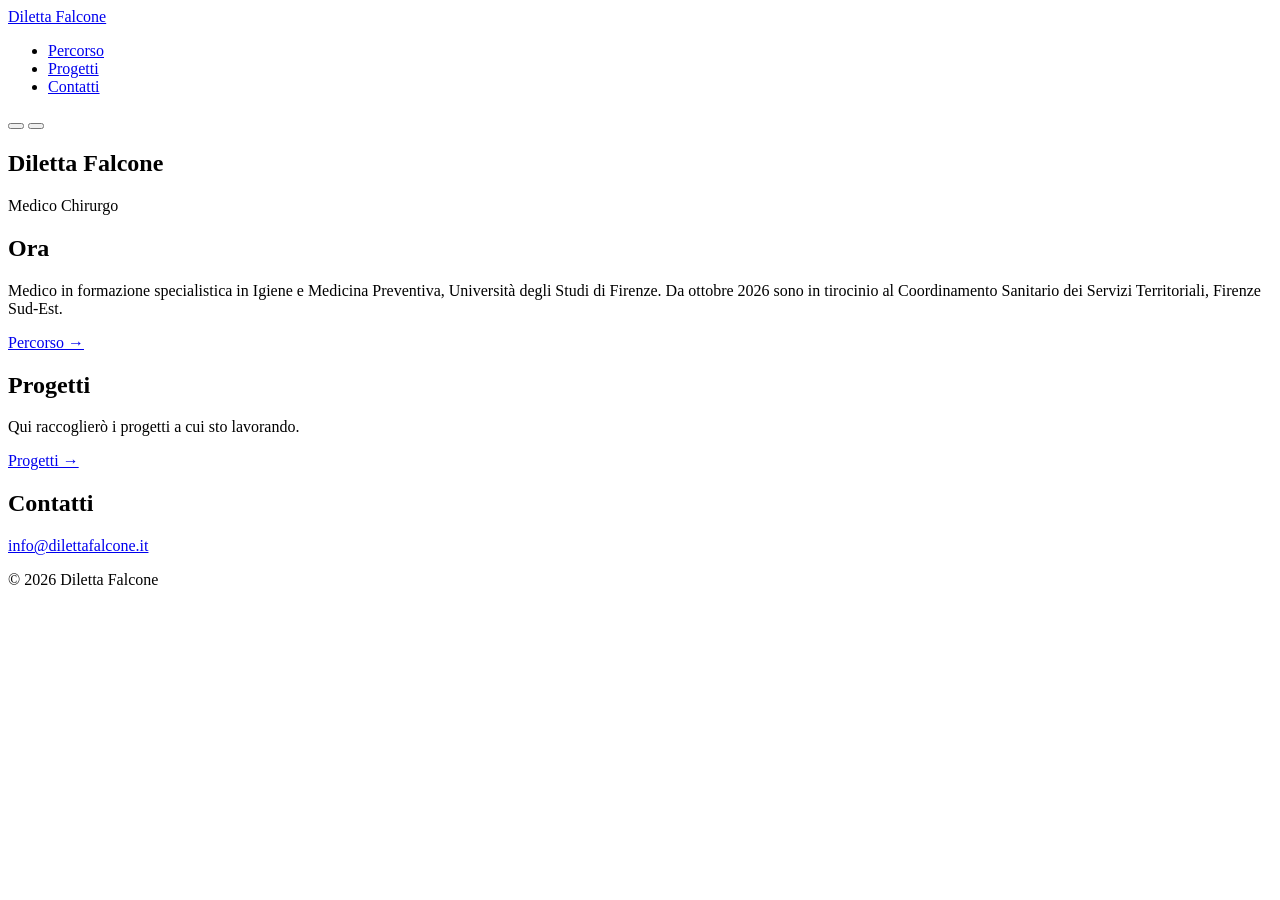
==== index.html @ 8f91eda7 "Favicon, anteprima link, dati strutturati, sitemap Co-Authored-By: Claude Opus 5.5 <noreply@anthropi" ====
<!DOCTYPE html>
<html lang="it">
<head>
  <meta charset="UTF-8">
  <meta name="viewport" content="width=device-width, initial-scale=1.0">
  <meta name="description" content="Diletta Falcone, medico chirurgo. Laurea in Medicina a Firenze, formazione specifica in Medicina Generale, in formazione specialistica in Igiene e Medicina Preventiva.">
  <title>Diletta Falcone</title>
  <link rel="canonical" href="https://dilettafalcone.it/">
  <link rel="icon" href="/favicon.svg" type="image/svg+xml">
  <link rel="icon" href="/favicon-96.png" sizes="96x96" type="image/png">
  <link rel="icon" href="/favicon.ico" sizes="any">
  <link rel="apple-touch-icon" href="/apple-touch-icon.png">
  <meta property="og:type" content="website">
  <meta property="og:site_name" content="Diletta Falcone">
  <meta property="og:locale" content="it_IT">
  <meta property="og:title" content="Diletta Falcone">
  <meta property="og:description" content="Diletta Falcone, medico chirurgo. Laurea in Medicina a Firenze, formazione specifica in Medicina Generale, in formazione specialistica in Igiene e Medicina Preventiva.">
  <meta property="og:url" content="https://dilettafalcone.it/">
  <meta property="og:image" content="https://dilettafalcone.it/og-image.png">
  <meta property="og:image:width" content="1200">
  <meta property="og:image:height" content="630">
  <meta property="og:image:alt" content="Diletta Falcone, medico chirurgo">
  <meta name="twitter:card" content="summary_large_image">
  <script type="application/ld+json">
{
  "@context": "https://schema.org",
  "@graph": [
    {
      "@type": "WebSite",
      "name": "Diletta Falcone",
      "url": "https://dilettafalcone.it/"
    },
    {
      "@type": "Person",
      "name": "Diletta Falcone",
      "url": "https://dilettafalcone.it/",
      "jobTitle": "Medico chirurgo",
      "alumniOf": {
        "@type": "CollegeOrUniversity",
        "name": "Università degli Studi di Firenze"
      },
      "image": "https://dilettafalcone.it/icon-512.png"
    }
  ]
}
  </script>
  <link rel="preconnect" href="https://fonts.googleapis.com">
  <link rel="preconnect" href="https://fonts.gstatic.com" crossorigin>
  <link href="https://fonts.googleapis.com/css2?family=Source+Serif+4:ital,opsz,wght@0,8..60,400;0,8..60,600;1,8..60,400&display=swap" rel="stylesheet">
  <link rel="stylesheet" href="/css/style.css">
  <script>(function(){var t=null;try{t=localStorage.getItem('theme')}catch(e){}t=t||(window.matchMedia('(prefers-color-scheme: dark)').matches?'dark':'light');document.documentElement.setAttribute('data-theme',t);})();</script>
</head>
<body>

  <nav>
    <div class="nav-inner">
      <a href="/" class="nav-logo">Diletta Falcone</a>
      <ul class="nav-links">
        <li><a href="/percorso/">Percorso</a></li>
        <li><a href="/progetti/">Progetti</a></li>
        <li><a href="/#contact">Contatti</a></li>
      </ul>
      <button class="nav-hamburger" id="nav-hamburger" aria-label="Menu" aria-expanded="false" onclick="toggleNav()">
        <span></span><span></span><span></span>
      </button>
      <button class="theme-toggle" id="theme-toggle" onclick="toggleTheme()" aria-label="Cambia tema"></button>
    </div>
  </nav>

  <main>

    <section id="home" class="hero">
      <h1>Diletta Falcone</h1>
      <p class="hero-subtitle">Medico Chirurgo</p>
    </section>

    <section id="ora">
      <h2 class="section-label">Ora</h2>
      <p>Medico in formazione specialistica in Igiene e Medicina Preventiva, Università degli Studi di Firenze. Da ottobre 2026 sono in tirocinio al Coordinamento Sanitario dei Servizi Territoriali, Firenze Sud-Est.</p>
      <p><a class="more" href="/percorso/">Percorso →</a></p>
    </section>

    <section id="progetti">
      <h2 class="section-label">Progetti</h2>
      <p>Qui raccoglierò i progetti a cui sto lavorando.</p>
      <p><a class="more" href="/progetti/">Progetti →</a></p>
    </section>

    <section id="contact">
      <h2 class="section-label">Contatti</h2>
      <div class="contact-items">
        <a href="mailto:info@dilettafalcone.it">info@dilettafalcone.it</a>
      </div>
    </section>

  </main>

  <footer>
    <p>© 2026 Diletta Falcone</p>
  </footer>

  <script src="/js/site.js"></script>
</body>
</html>
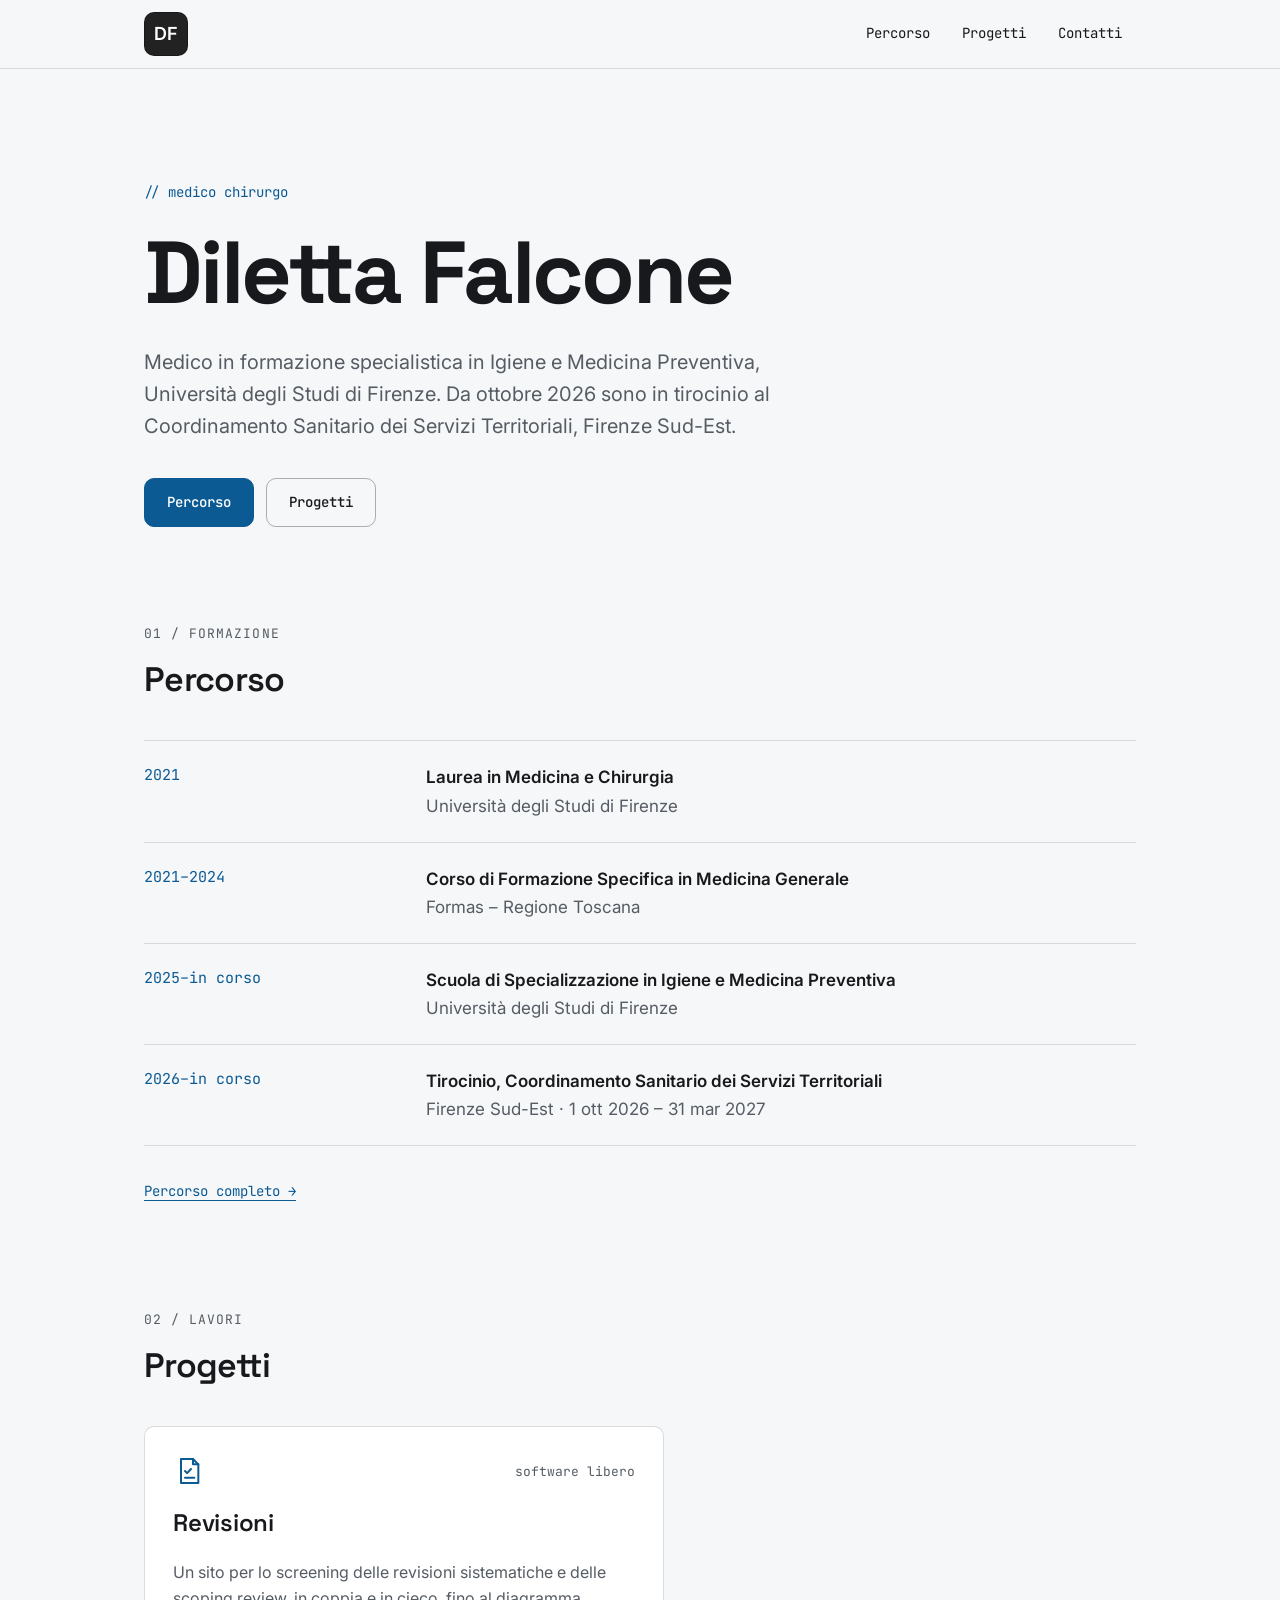
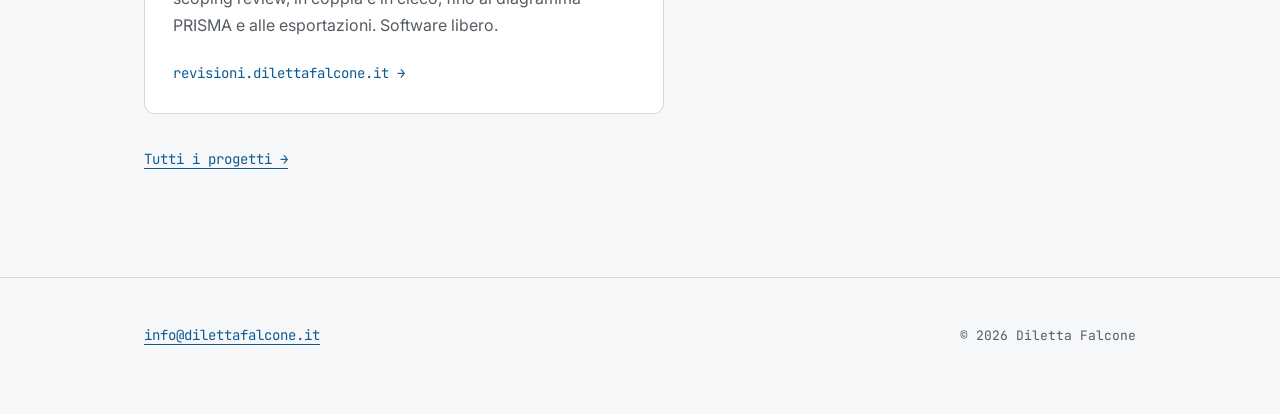
==== commit 94f1a568: "Nuova grafica: stile scuro e tecnologico, tema automatico Co-Authored-By: Claude Opus 5.5 <noreply@a" ====
--- a/index.html
+++ b/index.html
@@ -46,59 +46,93 @@
   </script>
   <link rel="preconnect" href="https://fonts.googleapis.com">
   <link rel="preconnect" href="https://fonts.gstatic.com" crossorigin>
-  <link href="https://fonts.googleapis.com/css2?family=Source+Serif+4:ital,opsz,wght@0,8..60,400;0,8..60,600;1,8..60,400&display=swap" rel="stylesheet">
+  <link href="https://fonts.googleapis.com/css2?family=Inter:wght@400;500;600&family=JetBrains+Mono:wght@400;500&family=Space+Grotesk:wght@500;600;700&display=swap" rel="stylesheet">
   <link rel="stylesheet" href="/css/style.css">
-  <script>(function(){var t=null;try{t=localStorage.getItem('theme')}catch(e){}t=t||(window.matchMedia('(prefers-color-scheme: dark)').matches?'dark':'light');document.documentElement.setAttribute('data-theme',t);})();</script>
 </head>
 <body>
 
   <nav>
     <div class="nav-inner">
-      <a href="/" class="nav-logo">Diletta Falcone</a>
+      <a href="/" class="nav-logo" aria-label="Diletta Falcone, home">DF</a>
       <ul class="nav-links">
         <li><a href="/percorso/">Percorso</a></li>
         <li><a href="/progetti/">Progetti</a></li>
-        <li><a href="/#contact">Contatti</a></li>
+        <li><a href="#contatti">Contatti</a></li>
       </ul>
-      <button class="nav-hamburger" id="nav-hamburger" aria-label="Menu" aria-expanded="false" onclick="toggleNav()">
-        <span></span><span></span><span></span>
-      </button>
-      <button class="theme-toggle" id="theme-toggle" onclick="toggleTheme()" aria-label="Cambia tema"></button>
     </div>
   </nav>
 
   <main>
-
-    <section id="home" class="hero">
+    <section class="wrap hero" id="home">
+      <p class="eyebrow">// medico chirurgo</p>
       <h1>Diletta Falcone</h1>
-      <p class="hero-subtitle">Medico Chirurgo</p>
+      <p class="lead">Medico in formazione specialistica in Igiene e Medicina Preventiva, Università degli Studi di Firenze. Da ottobre 2026 sono in tirocinio al Coordinamento Sanitario dei Servizi Territoriali, Firenze Sud-Est.</p>
+      <div class="btns">
+        <a class="btn btn-primary" href="/percorso/">Percorso</a>
+        <a class="btn" href="/progetti/">Progetti</a>
+      </div>
     </section>
 
-    <section id="ora">
-      <h2 class="section-label">Ora</h2>
-      <p>Medico in formazione specialistica in Igiene e Medicina Preventiva, Università degli Studi di Firenze. Da ottobre 2026 sono in tirocinio al Coordinamento Sanitario dei Servizi Territoriali, Firenze Sud-Est.</p>
-      <p><a class="more" href="/percorso/">Percorso →</a></p>
+    <section class="wrap section" id="percorso">
+      <p class="kicker">01 / formazione</p>
+      <h2>Percorso</h2>
+      <div class="rows">
+        <div class="row">
+          <div class="row-when">2021</div>
+          <div class="row-what">
+            <div class="row-title">Laurea in Medicina e Chirurgia</div>
+            <div class="row-place">Università degli Studi di Firenze</div>
+          </div>
+        </div>
+        <div class="row">
+          <div class="row-when">2021–2024</div>
+          <div class="row-what">
+            <div class="row-title">Corso di Formazione Specifica in Medicina Generale</div>
+            <div class="row-place">Formas – Regione Toscana</div>
+          </div>
+        </div>
+        <div class="row">
+          <div class="row-when">2025–in corso</div>
+          <div class="row-what">
+            <div class="row-title">Scuola di Specializzazione in Igiene e Medicina Preventiva</div>
+            <div class="row-place">Università degli Studi di Firenze</div>
+          </div>
+        </div>
+        <div class="row">
+          <div class="row-when">2026–in corso</div>
+          <div class="row-what">
+            <div class="row-title">Tirocinio, Coordinamento Sanitario dei Servizi Territoriali</div>
+            <div class="row-place">Firenze Sud-Est · 1 ott 2026 – 31 mar 2027</div>
+          </div>
+        </div>
+      </div>
+      <a class="more" href="/percorso/">Percorso completo →</a>
     </section>
 
-    <section id="progetti">
-      <h2 class="section-label">Progetti</h2>
-      <p>Qui raccoglierò i progetti a cui sto lavorando.</p>
-      <p><a class="more" href="/progetti/">Progetti →</a></p>
-    </section>
-
-    <section id="contact">
-      <h2 class="section-label">Contatti</h2>
-      <div class="contact-items">
-        <a href="mailto:info@dilettafalcone.it">info@dilettafalcone.it</a>
+    <section class="wrap section" id="progetti">
+      <p class="kicker">02 / lavori</p>
+      <h2>Progetti</h2>
+      <div class="cards single">
+        <a class="card" href="https://revisioni.dilettafalcone.it">
+          <div class="card-top">
+            <svg aria-hidden="true" width="32" height="32" viewBox="0 0 24 24" fill="none" stroke-width="1.5" stroke-linecap="round" stroke-linejoin="round"><path d="M6 3h9l4 4v14H6z"/><path d="M15 3v4h4"/><path d="M9 12l1.6 1.6L13.5 10.5"/><path d="M9 17h7"/></svg>
+            <span class="card-tag">software libero</span>
+          </div>
+          <h3>Revisioni</h3>
+          <p>Un sito per lo screening delle revisioni sistematiche e delle scoping review, in coppia e in cieco, fino al diagramma PRISMA e alle esportazioni. Software libero.</p>
+          <span class="card-go">revisioni.dilettafalcone.it →</span>
+        </a>
       </div>
+      <a class="more" href="/progetti/">Tutti i progetti →</a>
     </section>
 
   </main>
 
-  <footer>
-    <p>© 2026 Diletta Falcone</p>
+  <footer id="contatti">
+    <div class="footer-inner">
+      <a href="mailto:info@dilettafalcone.it">info@dilettafalcone.it</a>
+      <p>© 2026 Diletta Falcone</p>
+    </div>
   </footer>
-
-  <script src="/js/site.js"></script>
 </body>
 </html>
--- a/css/style.css
+++ b/css/style.css
@@ -0,0 +1,337 @@
+/* Diletta Falcone: stile scuro e tecnologico, tema automatico */
+
+:root {
+  --bg: #f6f7f8;
+  --fg: #17191c;
+  --muted: #555c63;
+  --accent: #0b5a94;
+  --line: rgba(0, 0, 0, 0.12);
+  --line-strong: rgba(0, 0, 0, 0.3);
+  --card-line: rgba(0, 0, 0, 0.14);
+  --card-bg: #ffffff;
+  --btn-bg: #0b5a94;
+  --btn-fg: #ffffff;
+  --mark-bg: #222222;
+  --mark-fg: #ffffff;
+  --max: 1040px;
+  --mono: 'JetBrains Mono', ui-monospace, 'Cascadia Mono', Consolas, monospace;
+  --head: 'Space Grotesk', 'Segoe UI', system-ui, sans-serif;
+  --body: 'Inter', system-ui, 'Segoe UI', sans-serif;
+}
+
+@media (prefers-color-scheme: dark) {
+  :root {
+    --bg: #1a1a1a;
+    --fg: #ececec;
+    --muted: #a3a3a3;
+    --accent: #7cc4ff;
+    --line: rgba(255, 255, 255, 0.12);
+    --line-strong: rgba(255, 255, 255, 0.28);
+    --card-line: rgba(255, 255, 255, 0.14);
+    --card-bg: #202020;
+    --btn-bg: #7cc4ff;
+    --btn-fg: #0d1722;
+    --mark-bg: #2b2b2b;
+    --mark-fg: #ececec;
+  }
+}
+
+*, *::before, *::after { box-sizing: border-box; }
+
+html { color-scheme: light dark; scroll-behavior: smooth; }
+
+body {
+  margin: 0;
+  background: var(--bg);
+  color: var(--fg);
+  font-family: var(--body);
+  font-size: 17px;
+  line-height: 1.65;
+  -webkit-font-smoothing: antialiased;
+  overflow-wrap: break-word;
+}
+
+a { color: inherit; text-decoration: none; }
+
+a:focus-visible {
+  outline: 2px solid var(--accent);
+  outline-offset: 3px;
+  border-radius: 4px;
+}
+
+h1, h2, h3, p, ul { margin: 0; }
+ul { padding: 0; list-style: none; }
+
+/* Navigazione */
+nav { border-bottom: 1px solid var(--line); }
+
+.nav-inner {
+  max-width: var(--max);
+  margin: 0 auto;
+  padding: 12px 24px;
+  display: flex;
+  flex-wrap: wrap;
+  align-items: center;
+  justify-content: space-between;
+  gap: 8px;
+}
+
+.nav-logo {
+  display: flex;
+  align-items: center;
+  justify-content: center;
+  width: 44px;
+  height: 44px;
+  border-radius: 10px;
+  background: var(--mark-bg);
+  color: var(--mark-fg);
+  border: 1px solid var(--line-strong);
+  font-weight: 600;
+  font-size: 18px;
+  letter-spacing: -0.01em;
+}
+
+.nav-links { display: flex; flex-wrap: wrap; gap: 4px; }
+
+.nav-links a {
+  display: inline-block;
+  padding: 10px 14px;
+  font-family: var(--mono);
+  font-size: 14px;
+  color: var(--fg);
+  border-radius: 8px;
+}
+
+.nav-links a:hover { color: var(--accent); }
+
+.nav-links a[aria-current="page"] {
+  color: var(--accent);
+  text-decoration: underline;
+  text-underline-offset: 6px;
+}
+
+/* Sezioni */
+.wrap {
+  max-width: var(--max);
+  margin: 0 auto;
+  padding-left: 24px;
+  padding-right: 24px;
+}
+
+.hero { padding-top: 112px; padding-bottom: 96px; }
+.page-head { padding-top: 80px; padding-bottom: 56px; }
+.section { padding-bottom: 96px; }
+
+.eyebrow {
+  margin-bottom: 24px;
+  font-family: var(--mono);
+  font-size: 14px;
+  color: var(--accent);
+}
+
+.hero h1 {
+  margin-bottom: 28px;
+  font-family: var(--head);
+  font-weight: 700;
+  font-size: clamp(44px, 9vw, 88px);
+  line-height: 1.02;
+  letter-spacing: -0.03em;
+}
+
+.hero .lead {
+  max-width: 640px;
+  margin-bottom: 36px;
+  font-size: 20px;
+  line-height: 1.6;
+  color: var(--muted);
+}
+
+.page-head h1 {
+  font-family: var(--head);
+  font-weight: 700;
+  font-size: clamp(40px, 7vw, 64px);
+  line-height: 1.05;
+  letter-spacing: -0.03em;
+}
+
+.page-head .eyebrow { margin-bottom: 20px; }
+
+.btns { display: flex; flex-wrap: wrap; gap: 12px; }
+
+.btn {
+  display: inline-block;
+  padding: 12px 22px;
+  border-radius: 10px;
+  border: 1px solid var(--line-strong);
+  color: var(--fg);
+  font-family: var(--mono);
+  font-weight: 500;
+  font-size: 14px;
+}
+
+.btn:hover { border-color: var(--accent); color: var(--accent); }
+
+.btn-primary {
+  background: var(--btn-bg);
+  border-color: var(--btn-bg);
+  color: var(--btn-fg);
+}
+
+.btn-primary:hover { color: var(--btn-fg); opacity: 0.9; }
+
+.kicker {
+  margin-bottom: 8px;
+  font-family: var(--mono);
+  font-size: 13px;
+  letter-spacing: 0.08em;
+  text-transform: uppercase;
+  color: var(--muted);
+}
+
+.section h2 {
+  margin-bottom: 32px;
+  font-family: var(--head);
+  font-weight: 600;
+  font-size: 34px;
+  letter-spacing: -0.02em;
+}
+
+/* Voci del percorso */
+.rows { border-top: 1px solid var(--line); }
+
+.row {
+  display: flex;
+  flex-wrap: wrap;
+  gap: 4px 32px;
+  padding: 22px 0;
+  border-bottom: 1px solid var(--line);
+}
+
+.row-when {
+  flex: 0 0 250px;
+  font-family: var(--mono);
+  font-size: 15px;
+  color: var(--accent);
+}
+
+.row-what { flex: 1 1 320px; min-width: 0; }
+.row-title { font-weight: 600; }
+.row-place { color: var(--muted); }
+
+.row-tag {
+  display: inline-block;
+  margin-top: 6px;
+  padding: 1px 10px;
+  border: 1px solid var(--card-line);
+  border-radius: 999px;
+  font-family: var(--mono);
+  font-size: 12px;
+  color: var(--muted);
+}
+
+.more {
+  display: inline-block;
+  margin-top: 24px;
+  padding: 10px 0;
+  font-family: var(--mono);
+  font-size: 14px;
+  color: var(--accent);
+  text-decoration: underline;
+  text-underline-offset: 4px;
+}
+
+/* Schede dei progetti */
+.cards { display: flex; flex-wrap: wrap; gap: 24px; }
+
+.card {
+  flex: 1 1 320px;
+  min-width: 0;
+  max-width: 100%;
+  display: flex;
+  flex-direction: column;
+  gap: 16px;
+  padding: 28px;
+  border: 1px solid var(--card-line);
+  border-radius: 10px;
+  background: var(--card-bg);
+  color: var(--fg);
+}
+
+.card:hover { border-color: var(--accent); }
+
+.cards.single .card { flex: 0 1 520px; }
+
+.card-top {
+  display: flex;
+  align-items: center;
+  justify-content: space-between;
+  gap: 12px;
+}
+
+.card-top svg { stroke: var(--accent); flex: none; }
+
+.card-tag { font-family: var(--mono); font-size: 13px; color: var(--muted); }
+
+.card h3 {
+  font-family: var(--head);
+  font-weight: 600;
+  font-size: 24px;
+  letter-spacing: -0.01em;
+}
+
+.card p { font-size: 16px; color: var(--muted); }
+
+.card-go {
+  margin-top: auto;
+  padding-top: 8px;
+  font-family: var(--mono);
+  font-size: 14px;
+  color: var(--accent);
+  overflow-wrap: anywhere;
+}
+
+/* Piè di pagina */
+footer { border-top: 1px solid var(--line); }
+
+.footer-inner {
+  max-width: var(--max);
+  margin: 0 auto;
+  padding: 36px 24px 56px;
+  display: flex;
+  flex-wrap: wrap;
+  justify-content: space-between;
+  align-items: center;
+  gap: 12px 24px;
+}
+
+.footer-inner a {
+  padding: 10px 0;
+  font-family: var(--mono);
+  font-size: 14px;
+  color: var(--accent);
+  text-decoration: underline;
+  text-underline-offset: 4px;
+}
+
+.footer-inner p {
+  font-family: var(--mono);
+  font-size: 13px;
+  color: var(--muted);
+}
+
+@media (max-width: 520px) {
+  body { font-size: 16px; }
+  .nav-inner, .wrap, .footer-inner { padding-left: 18px; padding-right: 18px; }
+  .nav-links a { padding: 10px 10px; }
+  .hero { padding-top: 64px; padding-bottom: 64px; }
+  .hero .lead { font-size: 18px; }
+  .page-head { padding-top: 48px; padding-bottom: 40px; }
+  .section { padding-bottom: 64px; }
+  .section h2 { font-size: 28px; }
+  .row-when { flex-basis: 100%; }
+  .card { padding: 22px; }
+}
+
+@media (prefers-reduced-motion: reduce) {
+  html { scroll-behavior: auto; }
+}
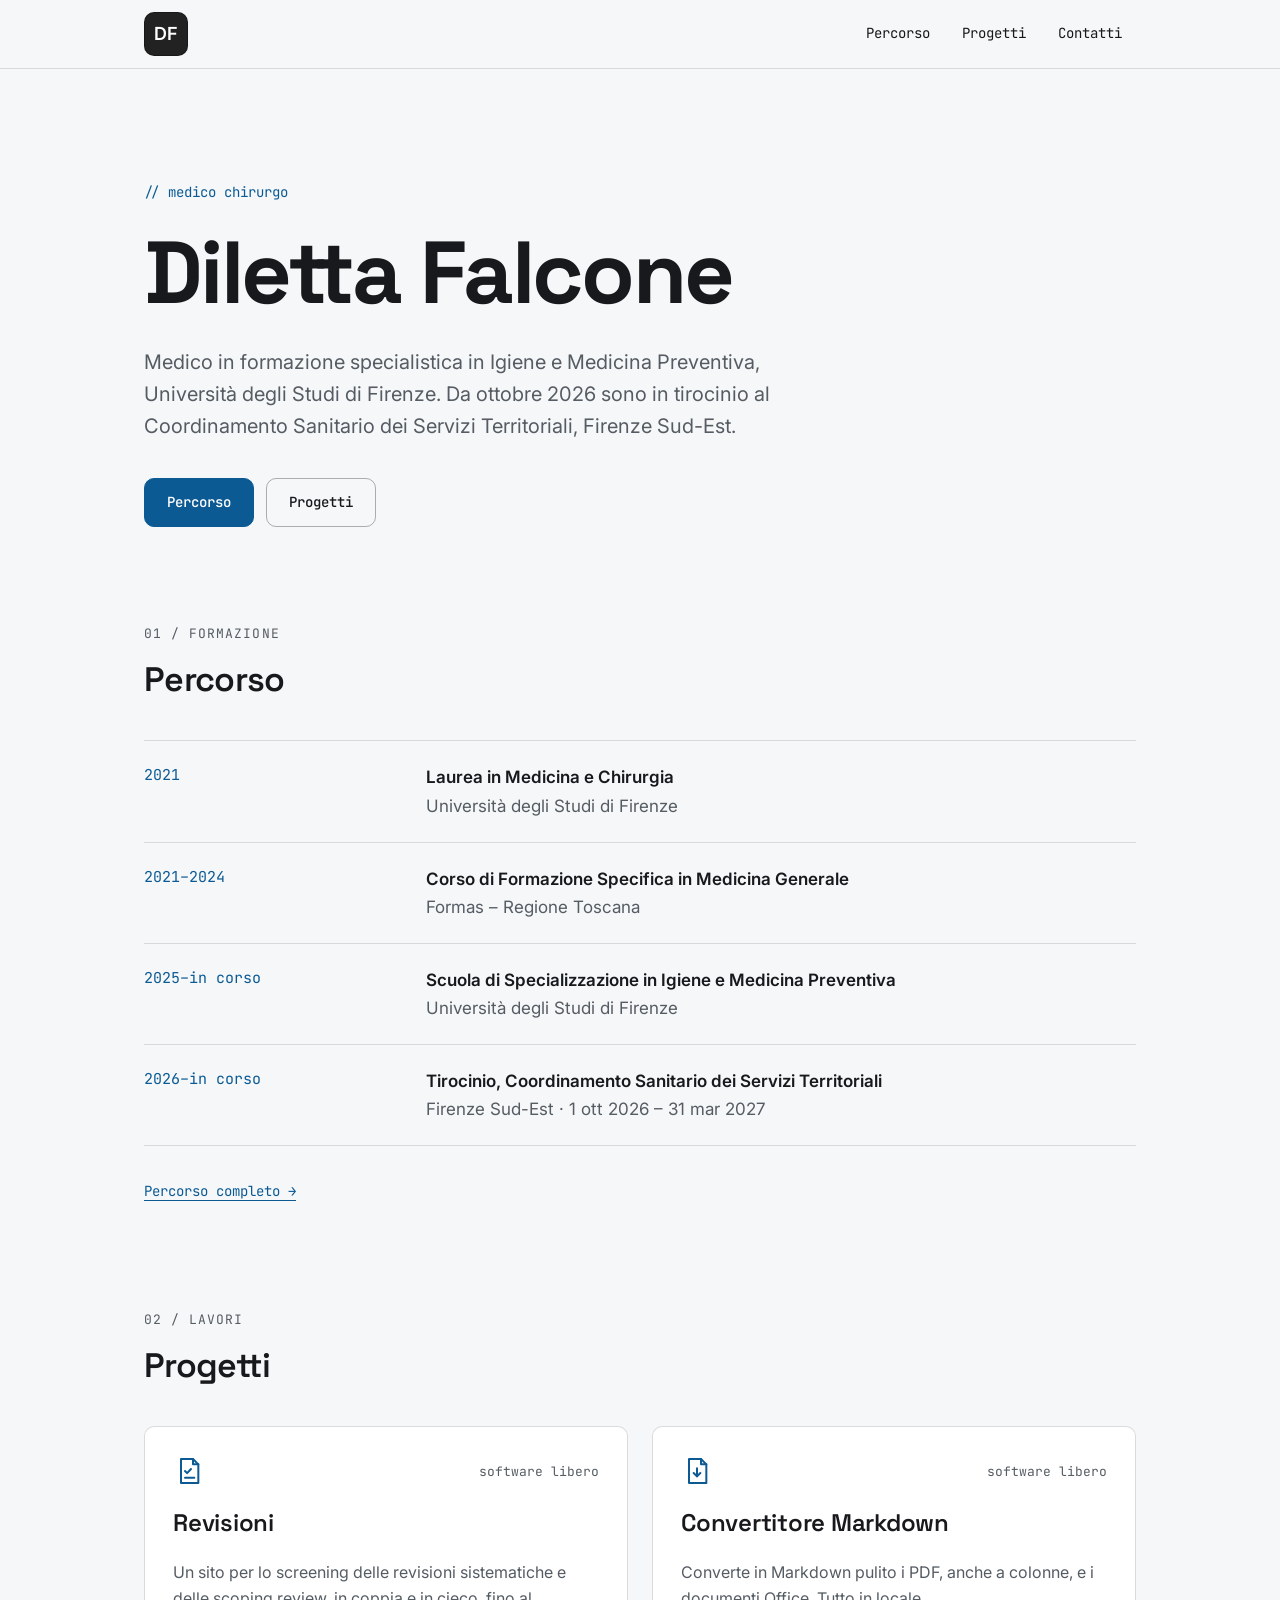
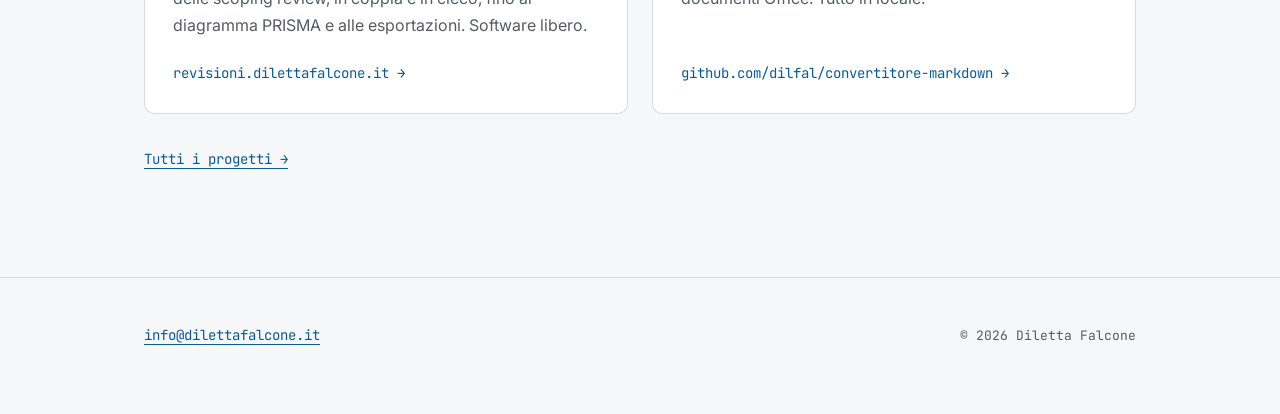
==== commit 57e512ea: "Aggiunge Convertitore Markdown ai progetti Co-Authored-By: Claude Sonnet 5.5 <noreply@anthropic.com>" ====
--- a/index.html
+++ b/index.html
@@ -47,7 +47,7 @@
   <link rel="preconnect" href="https://fonts.googleapis.com">
   <link rel="preconnect" href="https://fonts.gstatic.com" crossorigin>
   <link href="https://fonts.googleapis.com/css2?family=Inter:wght@400;500;600&family=JetBrains+Mono:wght@400;500&family=Space+Grotesk:wght@500;600;700&display=swap" rel="stylesheet">
-  <link rel="stylesheet" href="/css/style.css">
+  <link rel="stylesheet" href="/css/style.css?v=2">
 </head>
 <body>
 
@@ -112,7 +112,7 @@
     <section class="wrap section" id="progetti">
       <p class="kicker">02 / lavori</p>
       <h2>Progetti</h2>
-      <div class="cards single">
+      <div class="cards">
         <a class="card" href="https://revisioni.dilettafalcone.it">
           <div class="card-top">
             <svg aria-hidden="true" width="32" height="32" viewBox="0 0 24 24" fill="none" stroke-width="1.5" stroke-linecap="round" stroke-linejoin="round"><path d="M6 3h9l4 4v14H6z"/><path d="M15 3v4h4"/><path d="M9 12l1.6 1.6L13.5 10.5"/><path d="M9 17h7"/></svg>
@@ -121,6 +121,15 @@
           <h3>Revisioni</h3>
           <p>Un sito per lo screening delle revisioni sistematiche e delle scoping review, in coppia e in cieco, fino al diagramma PRISMA e alle esportazioni. Software libero.</p>
           <span class="card-go">revisioni.dilettafalcone.it →</span>
+        </a>
+        <a class="card" href="https://github.com/dilfal/convertitore-markdown">
+          <div class="card-top">
+            <svg aria-hidden="true" width="32" height="32" viewBox="0 0 24 24" fill="none" stroke-width="1.5" stroke-linecap="round" stroke-linejoin="round"><path d="M6 3h9l4 4v14H6z"/><path d="M15 3v4h4"/><path d="M12 10v6"/><path d="M9.5 13.5L12 16l2.5-2.5"/></svg>
+            <span class="card-tag">software libero</span>
+          </div>
+          <h3>Convertitore Markdown</h3>
+          <p>Converte in Markdown pulito i PDF, anche a colonne, e i documenti Office. Tutto in locale.</p>
+          <span class="card-go">github.com/dilfal/convertitore-markdown →</span>
         </a>
       </div>
       <a class="more" href="/progetti/">Tutti i progetti →</a>
